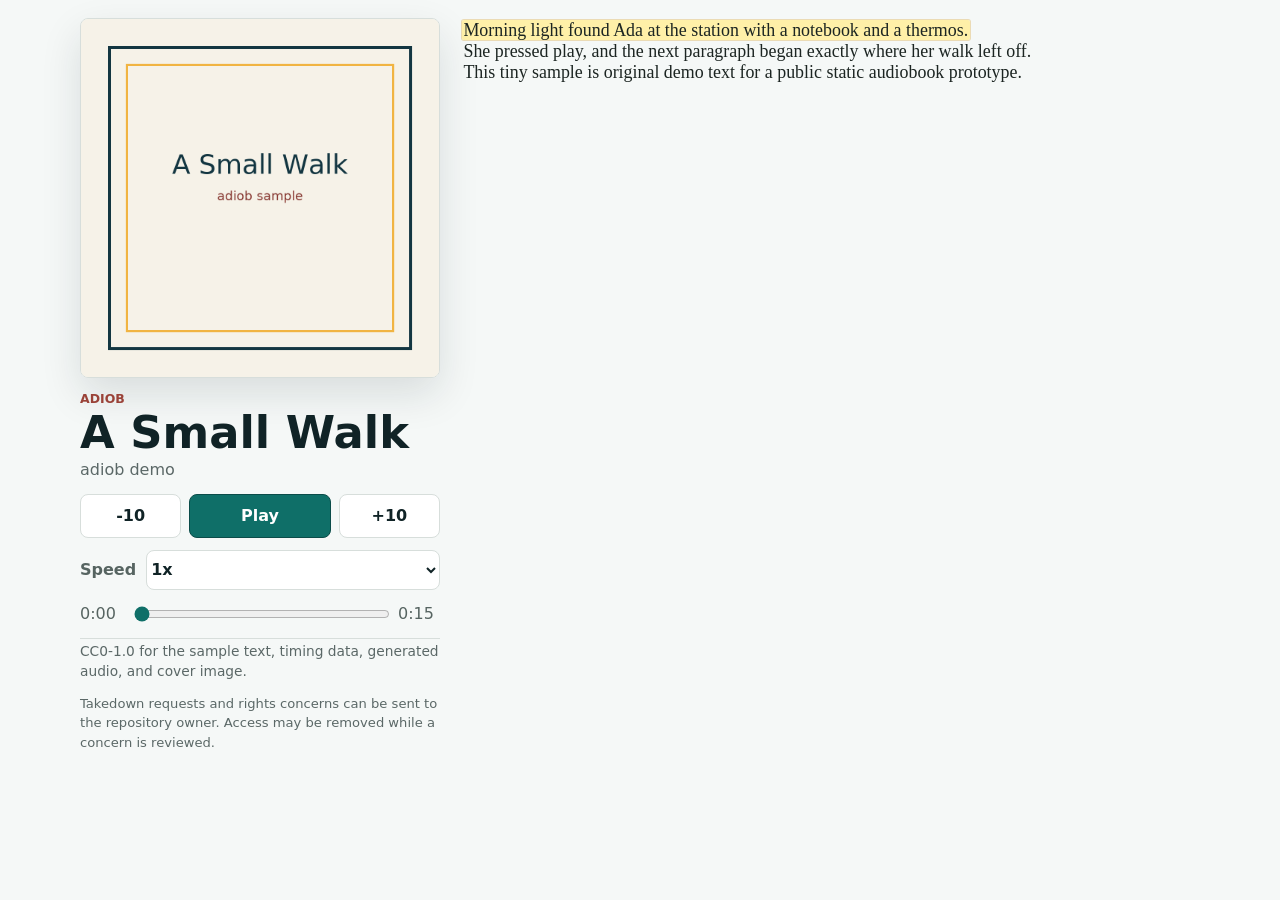
==== field-notes-819a/index.html @ 4f79738b "feat: stage private book demos for pages" ====
<!doctype html>
<html lang="en">
  <head>
    <meta charset="utf-8" />
    <meta name="viewport" content="width=device-width, initial-scale=1" />
    <meta name="color-scheme" content="light" />
    <title>adiob</title>
    <link rel="stylesheet" href="../src/style.css" />
  </head>
  <body data-catalog="catalog.json">
    <main class="shell">
      <section class="reader" aria-labelledby="book-title">
        <aside class="panel">
          <img id="cover" class="cover" alt="" width="320" height="320" />
          <div class="book-meta">
            <p class="kicker">adiob</p>
            <h1 id="book-title">Loading</h1>
            <p id="book-author"></p>
          </div>
          <label id="book-picker" class="book-picker">
            <span>Book</span>
            <select id="book-select" aria-label="Book selection"></select>
          </label>
          <audio id="audio" preload="metadata"></audio>
          <a id="release-audio" class="release-link" hidden>Release audio</a>
          <div class="transport" aria-label="Playback controls">
            <button id="back" type="button" aria-label="Back 10 seconds">-10</button>
            <button id="play" type="button">Play</button>
            <button id="forward" type="button" aria-label="Forward 10 seconds">+10</button>
          </div>
          <label class="rate-control">
            <span>Speed</span>
            <select id="playback-rate" aria-label="Playback speed">
              <option value="0.75">0.75x</option>
              <option value="1" selected>1x</option>
              <option value="1.25">1.25x</option>
              <option value="1.5">1.5x</option>
              <option value="2">2x</option>
            </select>
          </label>
          <div class="timeline">
            <span id="current-time">0:00</span>
            <input id="scrub" type="range" min="0" max="0" step="0.01" value="0" aria-label="Timeline" />
            <span id="duration">0:00</span>
          </div>
          <p id="book-license" class="license"></p>
          <p class="notice">Takedown requests and rights concerns can be sent to the repository owner. Access may be removed while a concern is reviewed.</p>
        </aside>
        <article id="segments" class="segments" aria-label="Transcript"></article>
      </section>
    </main>
    <script type="module" src="../src/app.js"></script>
  </body>
</html>
---- src/style.css ----
:root {
  color: #102326;
  background: #f5f8f7;
  font-family:
    Inter, ui-sans-serif, system-ui, -apple-system, BlinkMacSystemFont, "Segoe UI", sans-serif;
  line-height: 1.5;
  --accent: #0f6f68;
  --accent-dark: #0b4c49;
  --gold: #d7a339;
  --line: #d7dedb;
  --paper: #ffffff;
  --rust: #9a4238;
  --shadow: 0 16px 40px rgb(16 35 38 / 12%);
}

* {
  box-sizing: border-box;
}

body {
  margin: 0;
  min-width: 320px;
}

button,
input,
select {
  font: inherit;
}

.shell {
  min-height: 100vh;
  padding: 18px;
}

.reader {
  display: grid;
  grid-template-columns: minmax(260px, 360px) minmax(0, 1fr);
  gap: 20px;
  min-width: 0;
  max-width: 1120px;
  margin: 0 auto;
}

.panel {
  align-self: start;
  position: sticky;
  top: 18px;
  display: grid;
  gap: 12px;
  width: 100%;
  max-width: 100%;
  min-width: 0;
}

.panel > * {
  min-width: 0;
}

.cover {
  width: 100%;
  aspect-ratio: 1;
  height: auto;
  border: 1px solid var(--line);
  border-radius: 8px;
  box-shadow: var(--shadow);
  object-fit: cover;
}

.book-meta {
  display: grid;
  gap: 2px;
}

.kicker,
.license,
.notice,
#book-author {
  margin: 0;
  color: #5b6867;
}

.kicker {
  color: var(--rust);
  font-size: 0.78rem;
  font-weight: 800;
  letter-spacing: 0;
  text-transform: uppercase;
}

h1 {
  margin: 0;
  font-size: clamp(2rem, 2rem + 1vw, 3rem);
  line-height: 1;
}

.transport {
  display: grid;
  grid-template-columns: minmax(0, 1fr) minmax(0, 1.4fr) minmax(0, 1fr);
  gap: 8px;
  width: 100%;
  max-width: 100%;
  min-width: 0;
}

.transport button {
  min-height: 44px;
  min-width: 0;
  border: 1px solid var(--line);
  border-radius: 8px;
  color: #102326;
  background: var(--paper);
  cursor: pointer;
  font-weight: 800;
}

.transport button:hover,
.transport button:focus-visible,
.rate-control select:focus-visible {
  border-color: var(--accent);
  outline: 3px solid rgb(15 111 104 / 18%);
}

#play {
  border-color: var(--accent-dark);
  color: #ffffff;
  background: var(--accent);
}

.rate-control {
  display: grid;
  grid-template-columns: auto minmax(0, 1fr);
  align-items: center;
  gap: 10px;
  width: 100%;
  color: #566461;
  font-weight: 800;
}

.book-picker {
  display: grid;
  gap: 6px;
  width: 100%;
  color: #566461;
  font-weight: 800;
}

.book-picker select {
  min-height: 40px;
  min-width: 0;
  border: 1px solid var(--line);
  border-radius: 8px;
  color: #102326;
  background: var(--paper);
}

.book-picker select:focus-visible {
  border-color: var(--accent);
  outline: 3px solid rgb(15 111 104 / 18%);
}

.book-picker[hidden] {
  display: none;
}

.rate-control select {
  min-height: 40px;
  min-width: 0;
  border: 1px solid var(--line);
  border-radius: 8px;
  color: #102326;
  background: var(--paper);
}

.timeline {
  display: grid;
  grid-template-columns: 42px 1fr 42px;
  align-items: center;
  gap: 10px;
  width: 100%;
  color: #566461;
  font-variant-numeric: tabular-nums;
}

#scrub {
  min-width: 0;
  width: 100%;
  accent-color: var(--accent);
}

.license {
  padding-top: 2px;
  border-top: 1px solid var(--line);
  font-size: 0.86rem;
  overflow-wrap: anywhere;
}

.notice {
  font-size: 0.82rem;
  overflow-wrap: anywhere;
}

.release-link {
  display: inline-flex;
  align-items: center;
  min-height: 36px;
  width: fit-content;
  max-width: 100%;
  color: var(--accent-dark);
  font-size: 0.92rem;
  font-weight: 800;
  overflow-wrap: anywhere;
}

.release-link[hidden] {
  display: none;
}

.segments {
  min-width: 0;
  max-width: 68ch;
  max-height: calc(100vh - 36px);
  padding: 2px 2px 20px;
  overflow: auto;
  color: #1c2522;
  font-family: Georgia, "Times New Roman", Times, serif;
  font-size: 1.12rem;
  line-height: 1.18;
}

.segment {
  display: inline;
  margin: 0 0.18em 0 0;
  padding: 0;
  border: 0;
  color: inherit;
  background: transparent;
  cursor: pointer;
  appearance: none;
  font: inherit;
  text-align: left;
  line-height: inherit;
  overflow-wrap: break-word;
}

.segment-text {
  padding: 0 0.08em;
  border-radius: 2px;
  box-decoration-break: clone;
  -webkit-box-decoration-break: clone;
}

.segment:hover .segment-text {
  background: #edf4f1;
}

.segment:focus-visible {
  outline: 0;
}

.segment:focus-visible .segment-text {
  outline: 2px solid rgb(15 111 104 / 45%);
  outline-offset: 2px;
}

.segment.active .segment-text {
  background: #fff0a8;
  box-shadow: 0 0 0 1px rgb(215 163 57 / 35%);
}

.segment.active:hover .segment-text {
  background: #fff0a8;
}

.load-error {
  margin: 0;
  padding: 16px;
  border: 1px solid #e3beb9;
  border-radius: 8px;
  color: #6e2019;
  background: #fff5f3;
}

.fake-page {
  display: grid;
  align-content: start;
  gap: 10px;
  min-height: 100vh;
  max-width: 54ch;
  margin: 0 auto;
  padding: 42px 18px;
}

.fake-page h1,
.fake-page p {
  margin: 0;
}

.fake-page h1 {
  font-size: 1.8rem;
}

.fake-page p {
  color: #5b6867;
}

@media (max-width: 760px) {
  .shell {
    padding: 12px;
  }

  .reader {
    grid-template-columns: 1fr;
    gap: 14px;
    overflow: hidden;
  }

  .panel {
    position: static;
  }

  .transport {
    grid-template-columns: repeat(3, minmax(0, 1fr));
  }

  .transport button {
    padding: 0 8px;
  }

  .cover {
    width: min(100%, 220px);
  }

  .segments {
    max-height: none;
    padding-bottom: 32px;
    font-size: 1.04rem;
  }
}
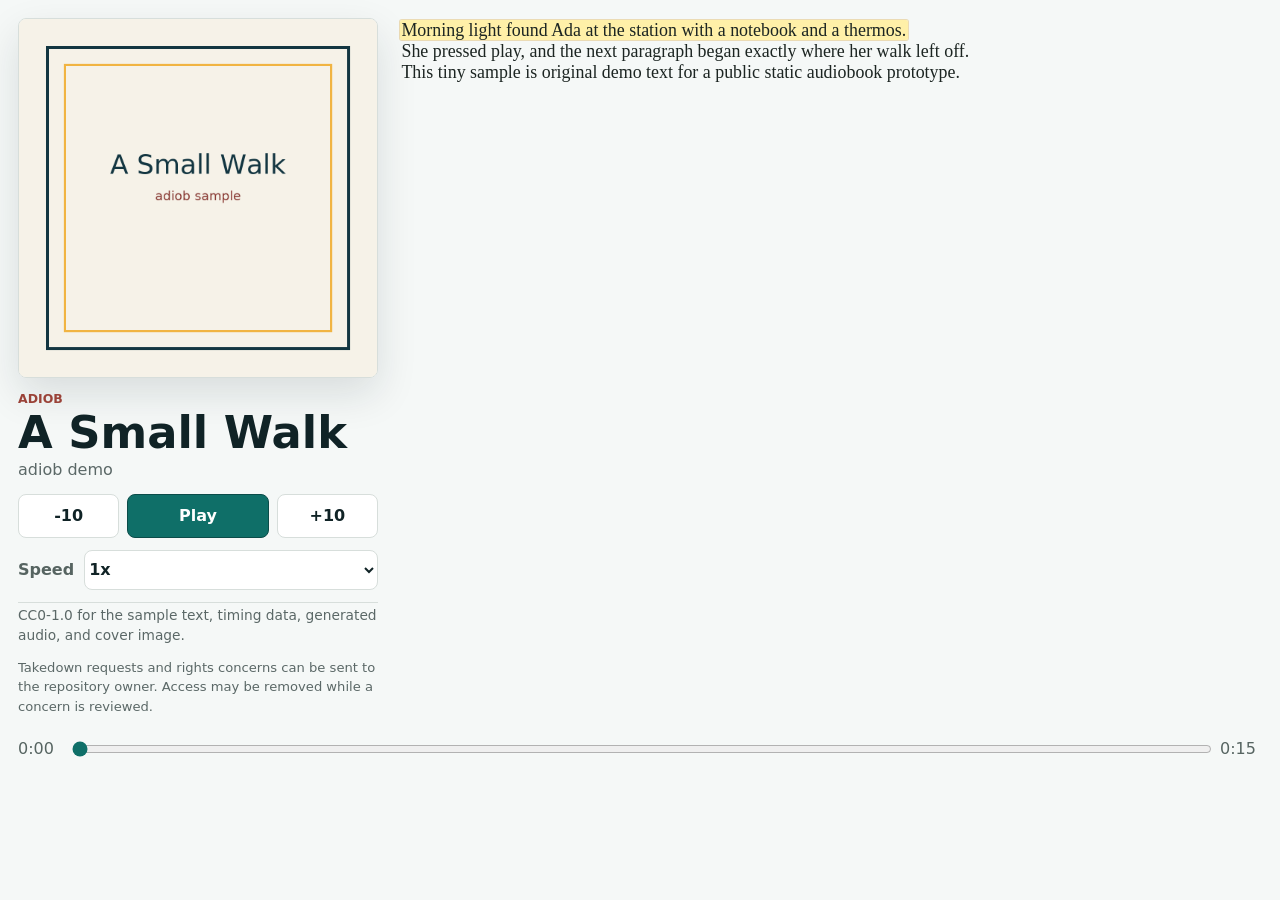
==== commit fbb02bb8: "fix: harden book demo deployment" ====
--- a/field-notes-819a/index.html
+++ b/field-notes-819a/index.html
@@ -38,15 +38,15 @@
               <option value="2">2x</option>
             </select>
           </label>
-          <div class="timeline">
-            <span id="current-time">0:00</span>
-            <input id="scrub" type="range" min="0" max="0" step="0.01" value="0" aria-label="Timeline" />
-            <span id="duration">0:00</span>
-          </div>
           <p id="book-license" class="license"></p>
           <p class="notice">Takedown requests and rights concerns can be sent to the repository owner. Access may be removed while a concern is reviewed.</p>
         </aside>
         <article id="segments" class="segments" aria-label="Transcript"></article>
+        <div class="timeline">
+          <span id="current-time">0:00</span>
+          <input id="scrub" type="range" min="0" max="0" step="0.01" value="0" aria-label="Timeline" />
+          <span id="duration">0:00</span>
+        </div>
       </section>
     </main>
     <script type="module" src="../src/app.js"></script>
--- a/src/style.css
+++ b/src/style.css
@@ -38,7 +38,7 @@
   grid-template-columns: minmax(260px, 360px) minmax(0, 1fr);
   gap: 20px;
   min-width: 0;
-  max-width: 1120px;
+  max-width: none;
   margin: 0 auto;
 }
 
@@ -173,11 +173,13 @@
 }
 
 .timeline {
+  grid-column: 1 / -1;
   display: grid;
   grid-template-columns: 42px 1fr 42px;
   align-items: center;
   gap: 10px;
-  width: 100%;
+  width: calc(100vw - 36px);
+  max-width: none;
   color: #566461;
   font-variant-numeric: tabular-nums;
 }
@@ -336,4 +338,8 @@
     padding-bottom: 32px;
     font-size: 1.04rem;
   }
-}
+
+  .timeline {
+    width: calc(100vw - 24px);
+  }
+}
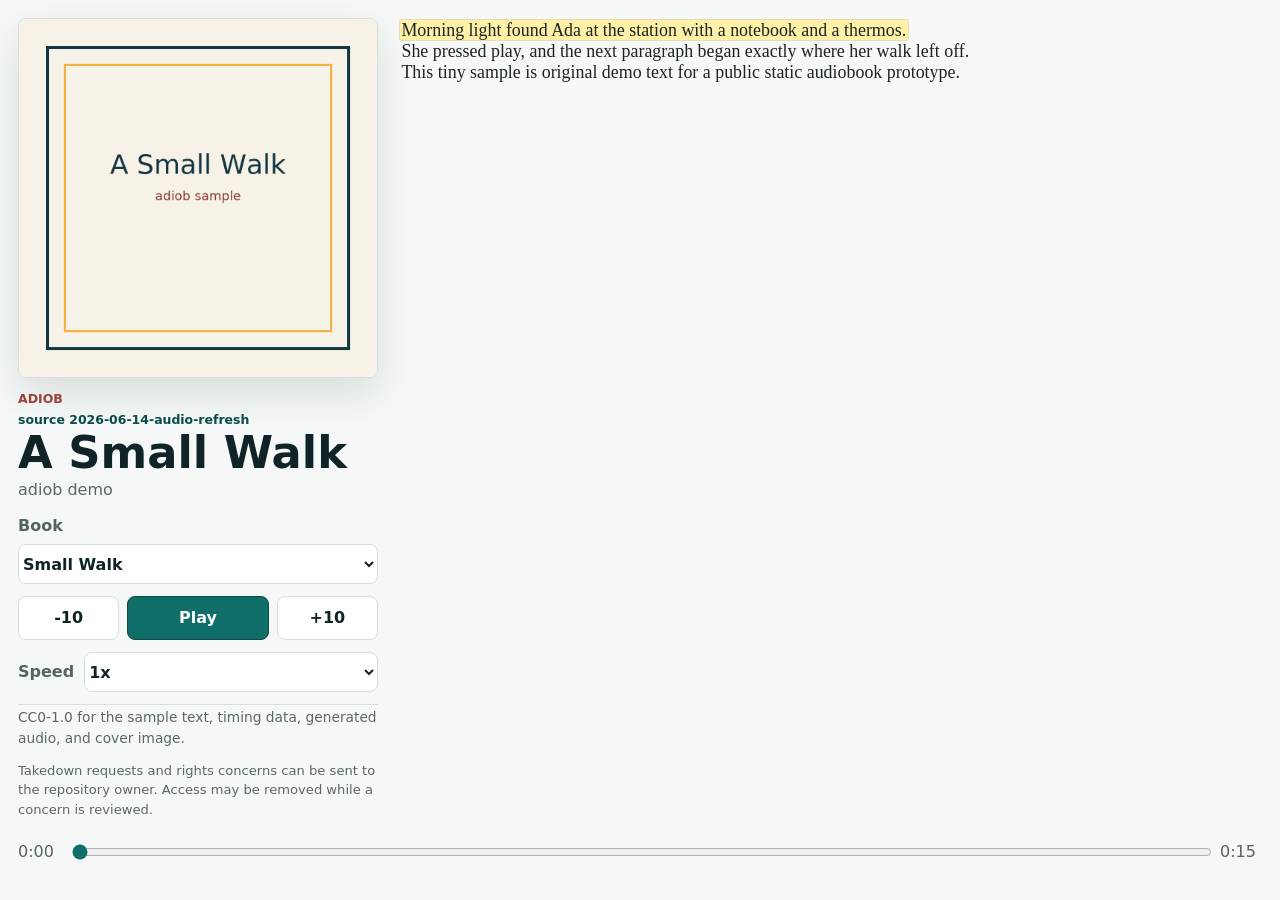
==== commit 12cb0e93: "fix: refresh book demo audio flow" ====
--- a/field-notes-819a/index.html
+++ b/field-notes-819a/index.html
@@ -14,6 +14,7 @@
           <img id="cover" class="cover" alt="" width="320" height="320" />
           <div class="book-meta">
             <p class="kicker">adiob</p>
+            <p id="build-tag" class="build-tag" data-build="2026-06-14-audio-refresh"></p>
             <h1 id="book-title">Loading</h1>
             <p id="book-author"></p>
           </div>
--- a/src/style.css
+++ b/src/style.css
@@ -73,6 +73,7 @@
 }
 
 .kicker,
+.build-tag,
 .license,
 .notice,
 #book-author {
@@ -86,6 +87,12 @@
   font-weight: 800;
   letter-spacing: 0;
   text-transform: uppercase;
+}
+
+.build-tag {
+  color: var(--accent-dark);
+  font-size: 0.78rem;
+  font-weight: 800;
 }
 
 h1 {
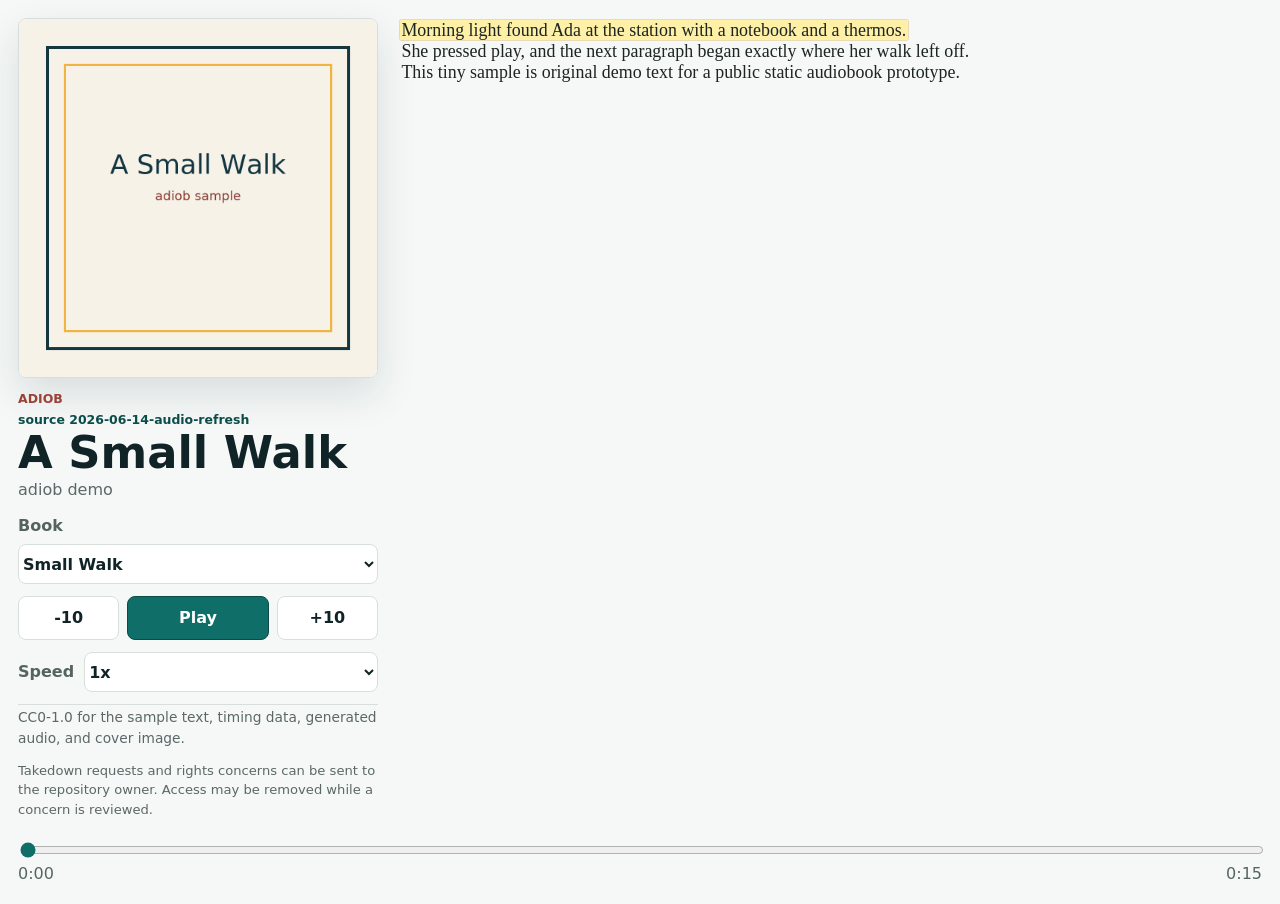
==== commit e68b15ef: "fix: redo owned book reader flow" ====
--- a/field-notes-819a/index.html
+++ b/field-notes-819a/index.html
@@ -45,7 +45,7 @@
         <article id="segments" class="segments" aria-label="Transcript"></article>
         <div class="timeline">
           <span id="current-time">0:00</span>
-          <input id="scrub" type="range" min="0" max="0" step="0.01" value="0" aria-label="Timeline" />
+          <input id="scrub" type="range" min="0" max="0" step="0.001" value="0" aria-label="Timeline" />
           <span id="duration">0:00</span>
         </div>
       </section>
--- a/src/style.css
+++ b/src/style.css
@@ -37,6 +37,7 @@
   display: grid;
   grid-template-columns: minmax(260px, 360px) minmax(0, 1fr);
   gap: 20px;
+  width: 100%;
   min-width: 0;
   max-width: none;
   margin: 0 auto;
@@ -182,19 +183,32 @@
 .timeline {
   grid-column: 1 / -1;
   display: grid;
-  grid-template-columns: 42px 1fr 42px;
+  grid-template-columns: 1fr 1fr;
   align-items: center;
-  gap: 10px;
-  width: calc(100vw - 36px);
+  gap: 2px 10px;
+  width: 100%;
   max-width: none;
   color: #566461;
   font-variant-numeric: tabular-nums;
 }
 
 #scrub {
+  grid-column: 1 / -1;
+  grid-row: 1;
   min-width: 0;
   width: 100%;
   accent-color: var(--accent);
+}
+
+#current-time {
+  grid-column: 1;
+  grid-row: 2;
+}
+
+#duration {
+  grid-column: 2;
+  grid-row: 2;
+  text-align: right;
 }
 
 .license {
@@ -347,6 +361,6 @@
   }
 
   .timeline {
-    width: calc(100vw - 24px);
-  }
-}
+    width: 100%;
+  }
+}
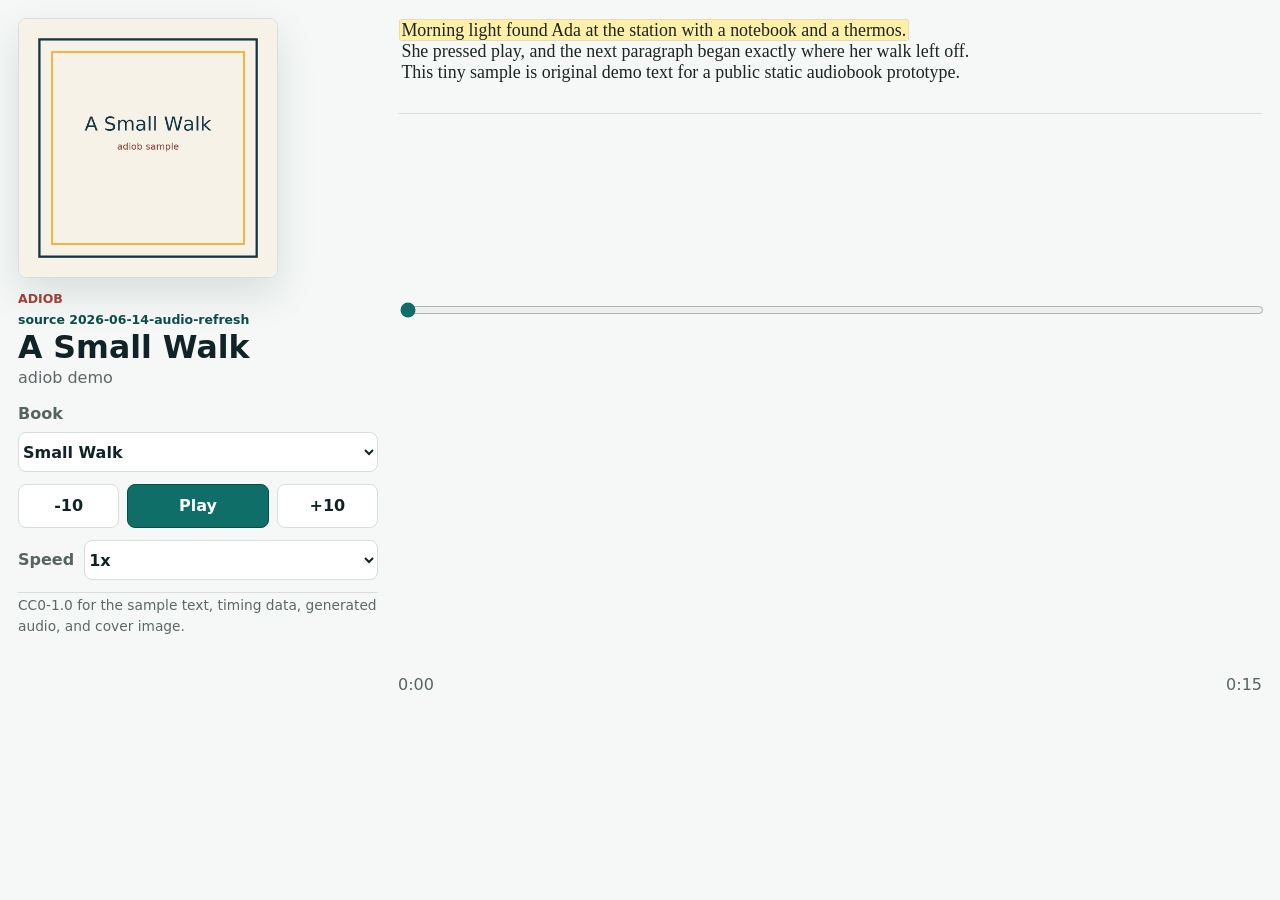
==== commit 884c33f0: "fix: page owned book reader" ====
--- a/field-notes-819a/index.html
+++ b/field-notes-819a/index.html
@@ -40,13 +40,25 @@
             </select>
           </label>
           <p id="book-license" class="license"></p>
-          <p class="notice">Takedown requests and rights concerns can be sent to the repository owner. Access may be removed while a concern is reviewed.</p>
         </aside>
-        <article id="segments" class="segments" aria-label="Transcript"></article>
-        <div class="timeline">
-          <span id="current-time">0:00</span>
-          <input id="scrub" type="range" min="0" max="0" step="0.001" value="0" aria-label="Timeline" />
-          <span id="duration">0:00</span>
+        <div class="content">
+          <div id="page-tools" class="page-tools" hidden>
+            <label class="page-picker">
+              <span>Page</span>
+              <select id="page-select" aria-label="Page selection"></select>
+            </label>
+            <div class="page-nav" aria-label="Page controls">
+              <button id="prev-page" type="button">Previous</button>
+              <span id="page-status"></span>
+              <button id="next-page" type="button">Next</button>
+            </div>
+          </div>
+          <article id="segments" class="segments" aria-label="Transcript"></article>
+          <div class="timeline">
+            <span id="current-time">0:00</span>
+            <input id="scrub" type="range" min="0" max="0" step="0.001" value="0" aria-label="Timeline" />
+            <span id="duration">0:00</span>
+          </div>
         </div>
       </section>
     </main>
--- a/src/style.css
+++ b/src/style.css
@@ -36,6 +36,7 @@
 .reader {
   display: grid;
   grid-template-columns: minmax(260px, 360px) minmax(0, 1fr);
+  align-items: start;
   gap: 20px;
   width: 100%;
   min-width: 0;
@@ -59,7 +60,7 @@
 }
 
 .cover {
-  width: 100%;
+  width: min(100%, 260px);
   aspect-ratio: 1;
   height: auto;
   border: 1px solid var(--line);
@@ -102,6 +103,12 @@
   line-height: 1;
 }
 
+.book-meta h1 {
+  font-size: clamp(1.55rem, 1.25rem + 0.9vw, 2.15rem);
+  line-height: 1.04;
+  overflow-wrap: anywhere;
+}
+
 .transport {
   display: grid;
   grid-template-columns: minmax(0, 1fr) minmax(0, 1.4fr) minmax(0, 1fr);
@@ -124,6 +131,9 @@
 
 .transport button:hover,
 .transport button:focus-visible,
+.page-nav button:hover,
+.page-nav button:focus-visible,
+.page-picker select:focus-visible,
 .rate-control select:focus-visible {
   border-color: var(--accent);
   outline: 3px solid rgb(15 111 104 / 18%);
@@ -171,6 +181,68 @@
   display: none;
 }
 
+.content {
+  display: grid;
+  grid-template-rows: auto minmax(0, 1fr) auto;
+  gap: 10px;
+  min-width: 0;
+  height: calc(100vh - 36px);
+}
+
+.page-tools {
+  display: grid;
+  grid-template-columns: minmax(0, 1fr) auto;
+  align-items: end;
+  gap: 10px;
+  min-width: 0;
+  color: #566461;
+  font-weight: 800;
+}
+
+.page-tools[hidden] {
+  display: none;
+}
+
+.page-picker {
+  display: grid;
+  gap: 6px;
+  min-width: 0;
+}
+
+.page-picker select {
+  min-height: 40px;
+  min-width: 0;
+  border: 1px solid var(--line);
+  border-radius: 8px;
+  color: #102326;
+  background: var(--paper);
+}
+
+.page-nav {
+  display: grid;
+  grid-template-columns: auto minmax(5ch, auto) auto;
+  align-items: center;
+  gap: 8px;
+  white-space: nowrap;
+}
+
+.page-nav button {
+  min-height: 40px;
+  border: 1px solid var(--line);
+  border-radius: 8px;
+  color: #102326;
+  background: var(--paper);
+  cursor: pointer;
+  font-weight: 800;
+}
+
+.page-nav button:disabled,
+.transport button:disabled {
+  color: #8a9693;
+  cursor: default;
+  background: #eef3f1;
+}
+
 .rate-control select {
   min-height: 40px;
   min-width: 0;
@@ -181,13 +253,15 @@
 }
 
 .timeline {
-  grid-column: 1 / -1;
   display: grid;
   grid-template-columns: 1fr 1fr;
   align-items: center;
   gap: 2px 10px;
   width: 100%;
   max-width: none;
+  padding-top: 10px;
+  border-top: 1px solid var(--line);
+  background: #f5f8f7;
   color: #566461;
   font-variant-numeric: tabular-nums;
 }
@@ -216,6 +290,10 @@
   border-top: 1px solid var(--line);
   font-size: 0.86rem;
   overflow-wrap: anywhere;
+}
+
+.license[hidden] {
+  display: none;
 }
 
 .notice {
@@ -241,8 +319,8 @@
 
 .segments {
   min-width: 0;
-  max-width: 68ch;
-  max-height: calc(100vh - 36px);
+  max-width: min(76ch, 100%);
+  min-height: 0;
   padding: 2px 2px 20px;
   overflow: auto;
   color: #1c2522;
@@ -332,7 +410,7 @@
     padding: 12px;
   }
 
-  .reader {
+.reader {
     grid-template-columns: 1fr;
     gap: 14px;
     overflow: hidden;
@@ -354,9 +432,23 @@
     width: min(100%, 220px);
   }
 
+  .content {
+    height: auto;
+  }
+
+  .page-tools {
+    grid-template-columns: 1fr;
+    align-items: stretch;
+  }
+
+  .page-nav {
+    grid-template-columns: minmax(0, 1fr) auto minmax(0, 1fr);
+  }
+
   .segments {
     max-height: none;
     padding-bottom: 32px;
+    overflow: visible;
     font-size: 1.04rem;
   }
 
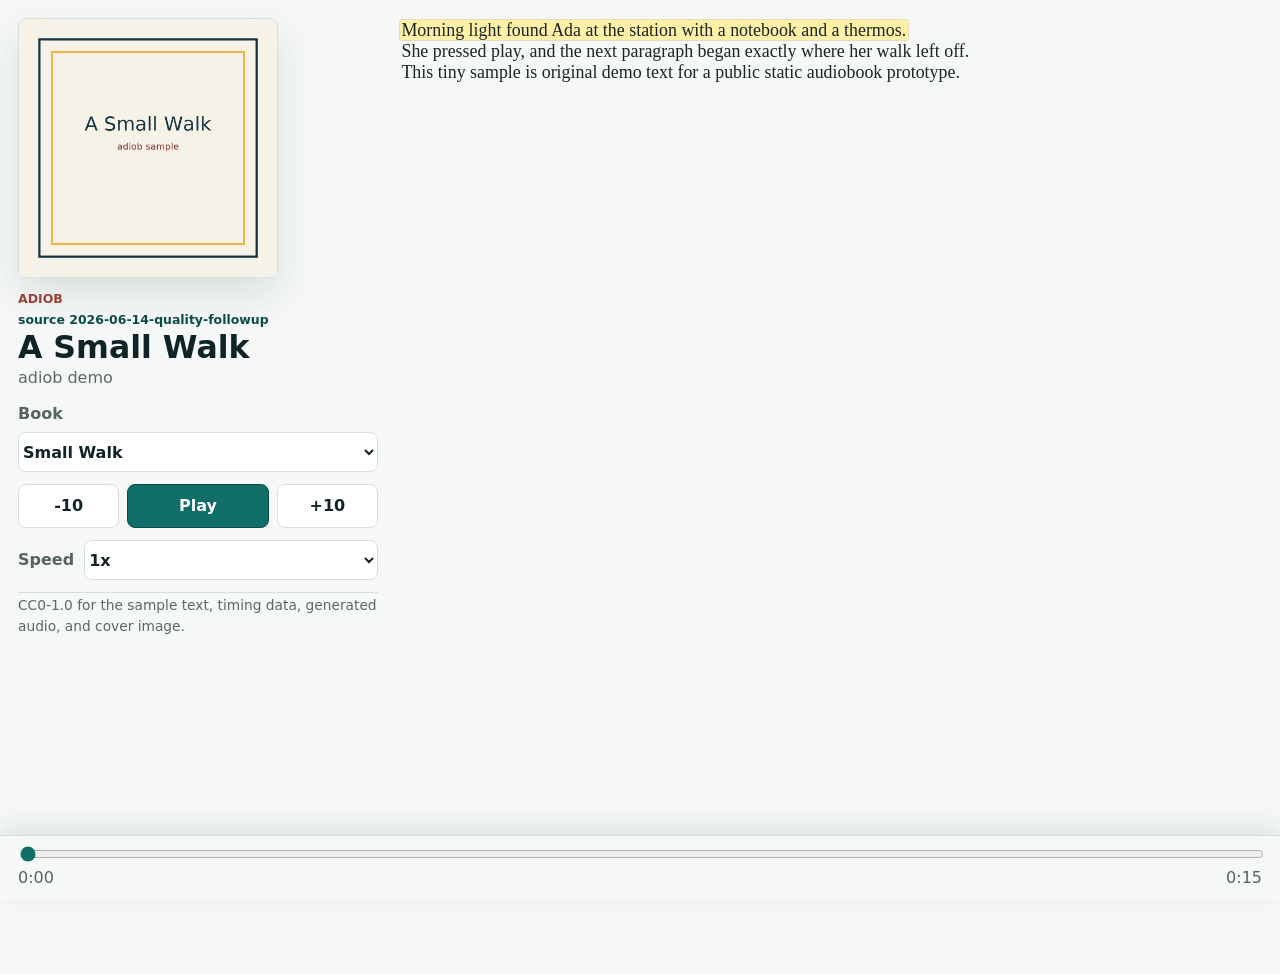
==== commit 070dad0b: "Fix full-book audiobook quality" ====
--- a/field-notes-819a/index.html
+++ b/field-notes-819a/index.html
@@ -14,7 +14,7 @@
           <img id="cover" class="cover" alt="" width="320" height="320" />
           <div class="book-meta">
             <p class="kicker">adiob</p>
-            <p id="build-tag" class="build-tag" data-build="2026-06-14-audio-refresh"></p>
+            <p id="build-tag" class="build-tag" data-build="2026-06-14-quality-followup"></p>
             <h1 id="book-title">Loading</h1>
             <p id="book-author"></p>
           </div>
--- a/src/style.css
+++ b/src/style.css
@@ -11,6 +11,7 @@
   --paper: #ffffff;
   --rust: #9a4238;
   --shadow: 0 16px 40px rgb(16 35 38 / 12%);
+  --timeline-reserve: 74px;
 }
 
 * {
@@ -20,6 +21,7 @@
 body {
   margin: 0;
   min-width: 320px;
+  padding-bottom: var(--timeline-reserve);
 }
 
 button,
@@ -30,7 +32,7 @@
 
 .shell {
   min-height: 100vh;
-  padding: 18px;
+  padding: 18px 18px 0;
 }
 
 .reader {
@@ -183,7 +185,7 @@
 
 .content {
   display: grid;
-  grid-template-rows: auto minmax(0, 1fr) auto;
+  grid-template-rows: auto minmax(0, 1fr);
   gap: 10px;
   min-width: 0;
   height: calc(100vh - 36px);
@@ -253,15 +255,21 @@
 }
 
 .timeline {
+  position: fixed;
+  right: 0;
+  bottom: 0;
+  left: 0;
+  z-index: 20;
   display: grid;
   grid-template-columns: 1fr 1fr;
   align-items: center;
   gap: 2px 10px;
-  width: 100%;
+  width: 100vw;
   max-width: none;
-  padding-top: 10px;
+  padding: 8px 18px 10px;
   border-top: 1px solid var(--line);
   background: #f5f8f7;
+  box-shadow: 0 -8px 24px rgb(16 35 38 / 10%);
   color: #566461;
   font-variant-numeric: tabular-nums;
 }
@@ -321,7 +329,8 @@
   min-width: 0;
   max-width: min(76ch, 100%);
   min-height: 0;
-  padding: 2px 2px 20px;
+  padding: 2px 2px var(--timeline-reserve);
+  scroll-padding-bottom: var(--timeline-reserve);
   overflow: auto;
   color: #1c2522;
   font-family: Georgia, "Times New Roman", Times, serif;
@@ -407,7 +416,7 @@
 
 @media (max-width: 760px) {
   .shell {
-    padding: 12px;
+    padding: 12px 12px 0;
   }
 
 .reader {
@@ -447,12 +456,12 @@
 
   .segments {
     max-height: none;
-    padding-bottom: 32px;
+    padding-bottom: var(--timeline-reserve);
     overflow: visible;
     font-size: 1.04rem;
   }
 
   .timeline {
-    width: 100%;
-  }
-}
+    padding-inline: 12px;
+  }
+}
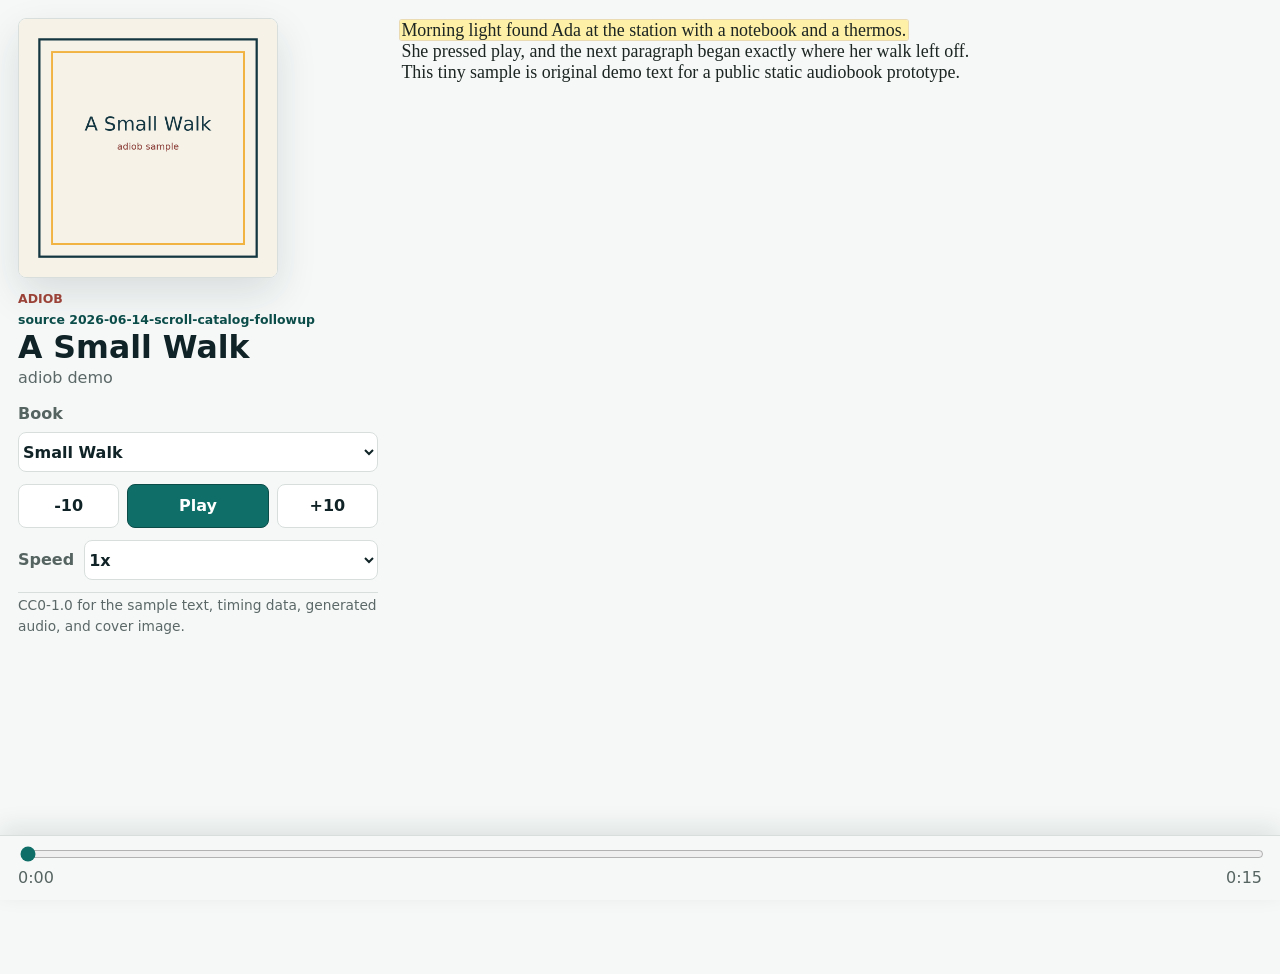
==== commit 6116c552: "fix: restore catalog and synced scrolling" ====
--- a/field-notes-819a/index.html
+++ b/field-notes-819a/index.html
@@ -14,7 +14,7 @@
           <img id="cover" class="cover" alt="" width="320" height="320" />
           <div class="book-meta">
             <p class="kicker">adiob</p>
-            <p id="build-tag" class="build-tag" data-build="2026-06-14-quality-followup"></p>
+            <p id="build-tag" class="build-tag" data-build="2026-06-14-scroll-catalog-followup"></p>
             <h1 id="book-title">Loading</h1>
             <p id="book-author"></p>
           </div>
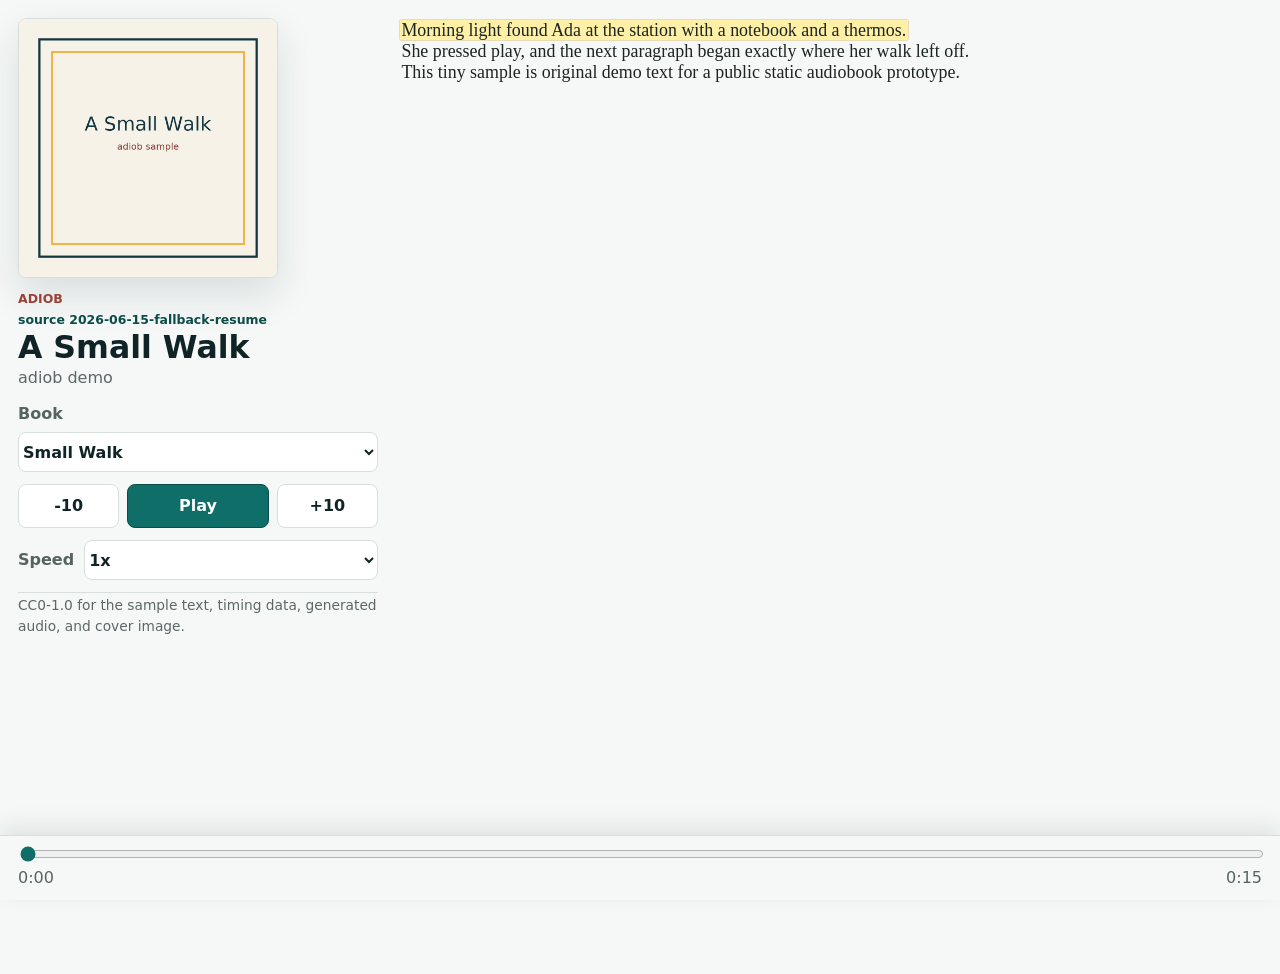
==== commit 14c158d7: "fix: restore generated-first speech fallback" ====
--- a/field-notes-819a/index.html
+++ b/field-notes-819a/index.html
@@ -14,7 +14,7 @@
           <img id="cover" class="cover" alt="" width="320" height="320" />
           <div class="book-meta">
             <p class="kicker">adiob</p>
-            <p id="build-tag" class="build-tag" data-build="2026-06-14-scroll-catalog-followup"></p>
+            <p id="build-tag" class="build-tag" data-build="2026-06-15-fallback-resume"></p>
             <h1 id="book-title">Loading</h1>
             <p id="book-author"></p>
           </div>
